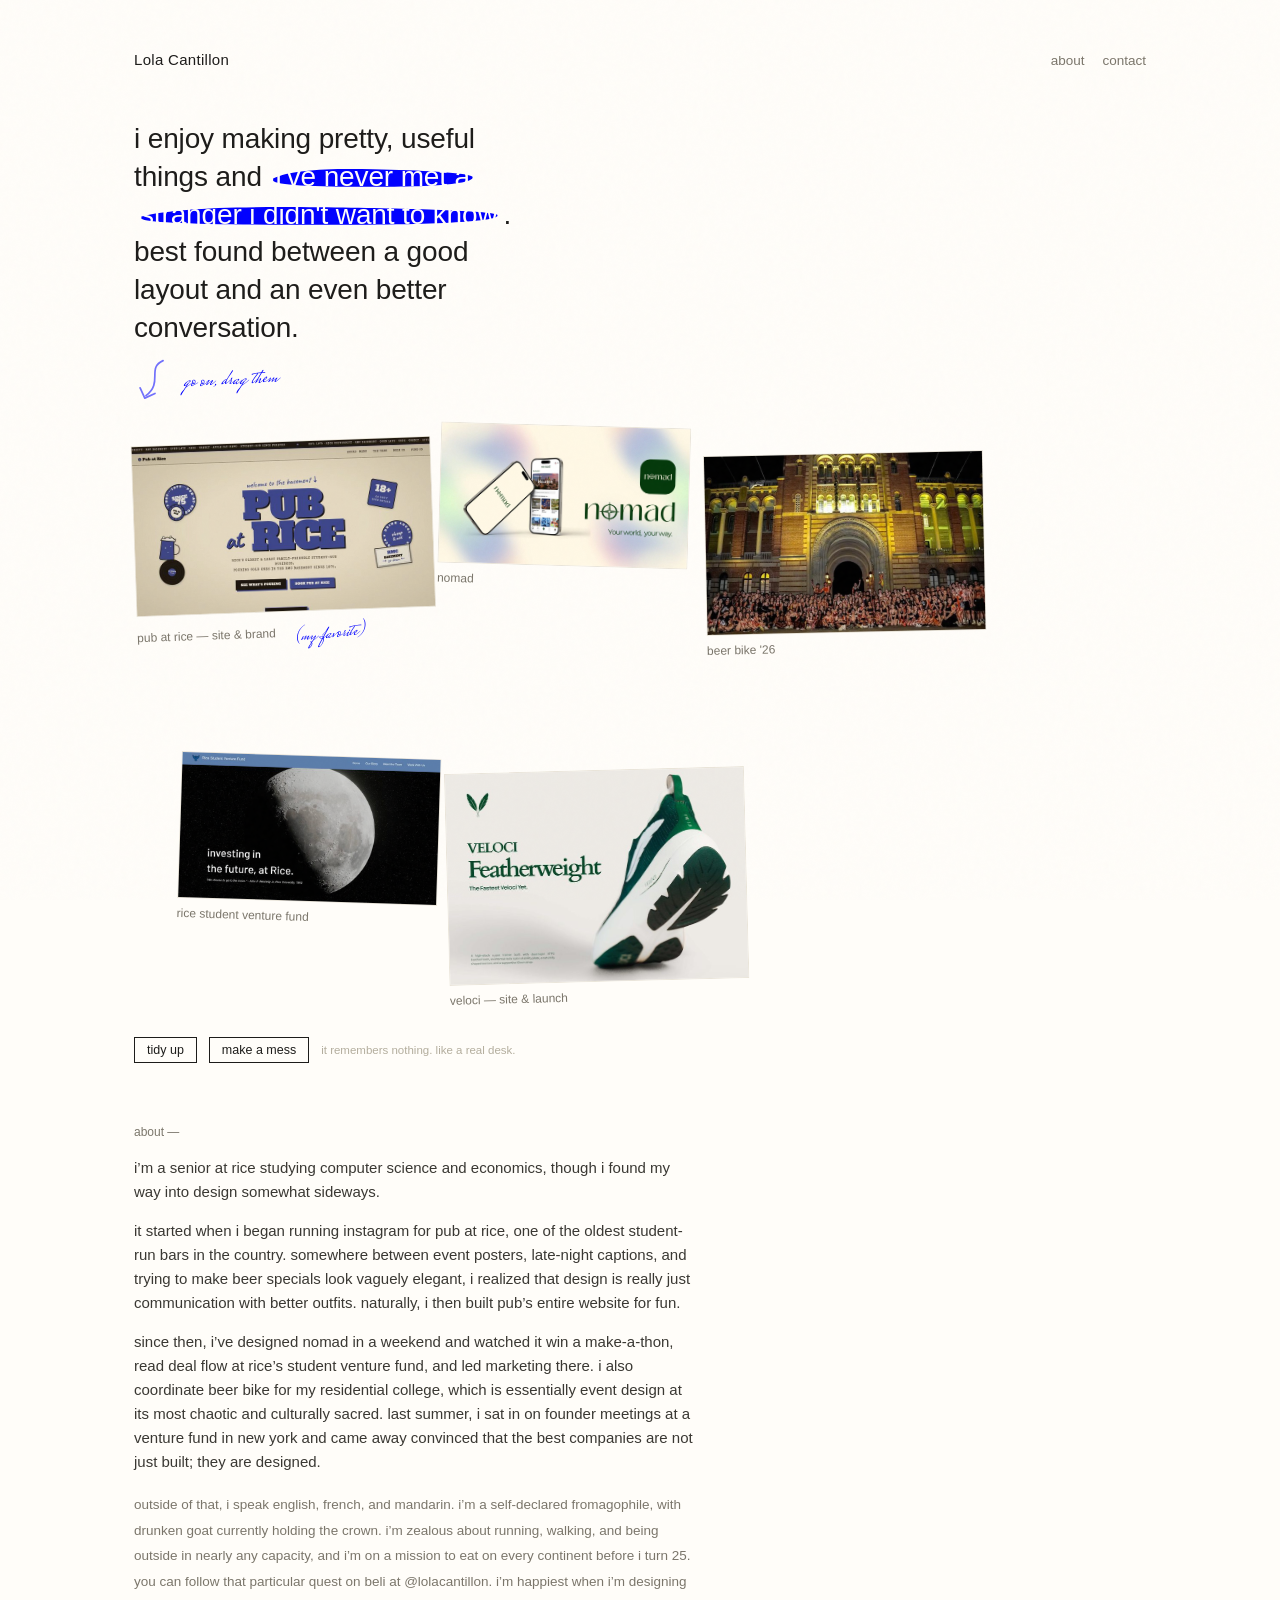
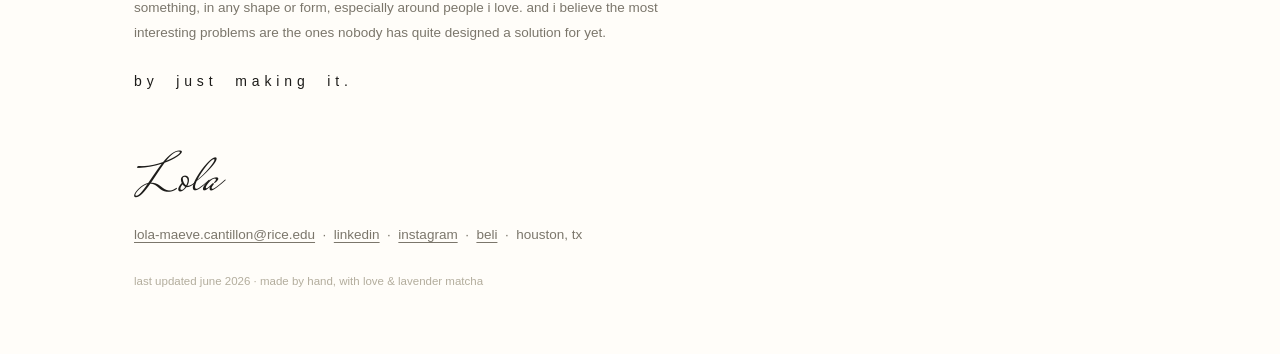
==== index.html @ ad1277f1 "Add files via upload" ====
<!DOCTYPE html>
<html lang="en">
<head>
<meta charset="UTF-8">
<meta name="viewport" content="width=device-width, initial-scale=1.0">
<title>lola cantillon</title>
<meta name="description" content="lola cantillon — i enjoy making pretty, useful things and i\'ve never met a stranger i didn\'t want to know.">
<meta property="og:title" content="lola cantillon">
<meta property="og:description" content="best found between a good layout and an even better conversation.">
<meta property="og:type" content="website">
<link rel="icon" href="data:image/svg+xml,%3Csvg xmlns='http://www.w3.org/2000/svg' viewBox='0 0 32 32'%3E%3Cpath d='M16 3 L18.5 12.5 L28 11 L20 17 L25 26 L16 20.5 L7 26 L12 17 L4 11 L13.5 12.5 Z' fill='%231d1c1a'/%3E%3C/svg%3E">
<link rel="preconnect" href="https://fonts.googleapis.com">
<link rel="preconnect" href="https://fonts.gstatic.com" crossorigin>
<link href="https://fonts.googleapis.com/css2?family=Mrs+Saint+Delafield&display=swap" rel="stylesheet">
<style>
*{margin:0;padding:0;box-sizing:border-box}
:root{
  --bg:#fffdf9;
  --ink:#1d1c1a;
  --grey:#7b766b;
  --blue:#0000FF;
  --hairline:#eae5da;
}
html{scroll-behavior:smooth}
body{
  background:var(--bg);
  color:var(--ink);
  font-family:'Helvetica Neue',Helvetica,Arial,sans-serif;
  font-size:15px;
  line-height:1.6;
  -webkit-font-smoothing:antialiased;
  text-rendering:optimizeLegibility;
}
::selection{background:var(--blue);color:var(--bg)}
a{color:var(--ink);text-decoration:underline;text-underline-offset:3px;text-decoration-thickness:1px}
a:hover{background:var(--blue);color:var(--bg);text-decoration:none}
a:focus-visible{outline:2px solid var(--blue);outline-offset:3px;background:none;color:var(--ink)}
img{display:block;width:100%}

.page{max-width:1060px;margin:0 auto;padding:48px 24px 64px}

/* header */
.top{display:flex;justify-content:space-between;align-items:baseline;margin-bottom:48px}
.top .name{font-size:15px;letter-spacing:.02em}
.top nav{display:flex;gap:18px;font-size:13.5px}
.top nav a{text-decoration:none;color:var(--grey)}
.top nav a:hover{color:var(--ink);background:none;text-decoration:underline;text-underline-offset:3px}

/* one-liner */
.statement{
  font-size:clamp(20px,2.8vw,28px);
  line-height:1.35;
  letter-spacing:-.005em;
  max-width:26ch;
  margin-bottom:10px;
}
.statement .hl{
  padding:0 6px;
  color:var(--bg);
  background-image:url("data:image/svg+xml,%3Csvg xmlns='http://www.w3.org/2000/svg' viewBox='0 0 300 60' preserveAspectRatio='none'%3E%3Cpath d='M6,34 C30,18 80,14 150,16 C220,18 282,22 294,30 C298,40 270,50 150,50 C60,50 10,46 6,38 Z' fill='%230000FF'/%3E%3C/svg%3E");
  background-size:100% 100%;
  background-repeat:no-repeat;
  box-decoration-break:clone;-webkit-box-decoration-break:clone;
}

/* hand-drawn arrow doodle + invitation note */
.invite{display:flex;align-items:flex-end;gap:10px;margin:0 0 18px}
.doodle{display:block;width:40px;height:50px;color:var(--blue);opacity:.55;transform:rotate(8deg)}
.dragnote{font-family:'Mrs Saint Delafield',cursive;font-size:22px;color:var(--blue);display:inline-block;transform:rotate(-3deg);margin-bottom:8px}

/* handwritten margin note on a tile */
.note{font-family:'Mrs Saint Delafield',cursive;font-size:20px;color:var(--blue);margin-left:6px;display:inline-block;transform:rotate(-4deg) translateY(2px)}

/* the pinboard */
.board{position:relative;margin:0 0 6px}
.tile{
  display:block;text-decoration:none;
  break-inside:avoid;
}
.tile:hover{background:none;color:var(--ink)}
.tile figure{margin:0}
.tile img{border:1px solid var(--hairline);transition:border-color .2s;background:#efece3}
.tile:hover img{border-color:var(--blue)}
.tile figcaption{font-size:12px;color:var(--grey);margin-top:6px;transition:color .2s}
.tile .arr{color:var(--blue);opacity:0;margin-left:2px;transition:opacity .2s}
.tile:hover figcaption{color:var(--ink)}
.tile:hover .arr{opacity:1}
.ph{
  border:1px dashed #d4cebf;
  display:flex;align-items:center;justify-content:center;
  color:#b9b3a2;font-size:12.5px;
  min-height:110px;
  background:#fbf9f3;
}

/* tiles float free at every width */
.board .tile{position:absolute;cursor:grab;user-select:none;-webkit-user-select:none;touch-action:pan-y}
.board .tile:active{cursor:grabbing}
.board .tile img{pointer-events:none}

/* controls under the board */
.controls{display:flex;gap:12px;align-items:center;margin:0 0 30px;position:relative;z-index:5000}
.controls button{
  font-family:inherit;font-size:12.5px;color:var(--ink);
  background:transparent;border:1px solid var(--ink);
  padding:5px 12px;cursor:pointer;
}
.controls button:hover{border-color:var(--blue);color:var(--blue)}
.controls button:focus-visible{outline:2px solid var(--blue);outline-offset:2px}
.controls .hint{font-size:11.5px;color:#b3ad9d}

/* whisper-quiet entrance */
@media (prefers-reduced-motion:no-preference){
  .board>*{animation:in .5s ease backwards}
  .board>*:nth-child(1){animation-delay:.02s}
  .board>*:nth-child(2){animation-delay:.06s}
  .board>*:nth-child(3){animation-delay:.10s}
  .board>*:nth-child(4){animation-delay:.14s}
  .board>*:nth-child(5){animation-delay:.18s}
  .board>*:nth-child(6){animation-delay:.22s}
  .board>*:nth-child(7){animation-delay:.26s}
  @keyframes in{from{opacity:0}to{opacity:1}}
}

/* about */
.about{max-width:560px;margin:60px 0 0}
.about .lab{font-size:12px;color:var(--grey);margin-bottom:14px}
.about p{margin-bottom:1em;color:#3a3833}
.about .etc{font-size:13.5px;color:var(--grey);margin-top:18px;line-height:1.9}
.about .kicker{letter-spacing:.35em;margin-top:24px;font-size:14px;color:var(--ink)}

/* signature + contact */
.outro{margin-top:64px}
.sig{font-family:'Mrs Saint Delafield',cursive;font-size:54px;line-height:1;transform:rotate(-3deg);display:inline-block}
.contact{margin-top:14px;font-size:13.5px;color:var(--grey)}
.contact a{color:var(--grey)}
.contact a:hover{color:var(--bg)}
.updated{margin-top:26px;font-size:11.5px;color:#b3ad9d}

/* small screens: same toys, tighter spacing */
@media(max-width:760px){
  .page{padding:32px 18px 52px}
  .top{margin-bottom:34px}
  .statement{margin-bottom:6px}
  .about{margin-top:48px}
  .outro{margin-top:48px}
}
</style>
</head>
<body>
<div aria-hidden="true" style="position:fixed;inset:0;z-index:9990;pointer-events:none;opacity:.02;background-image:url(&quot;data:image/svg+xml,%3Csvg viewBox='0 0 180 180' xmlns='http://www.w3.org/2000/svg'%3E%3Cfilter id='n'%3E%3CfeTurbulence type='fractalNoise' baseFrequency='0.85' numOctaves='3'/%3E%3C/filter%3E%3Crect width='100%25' height='100%25' filter='url(%23n)'/%3E%3C/svg%3E&quot;)"></div>

<div class="page">

  <div class="top">
    <span class="name">Lola Cantillon</span>
    <nav>
      <a href="#about">about</a>
      <a href="mailto:lola-maeve.cantillon@rice.edu">contact</a>
    </nav>
  </div>

  <p class="statement">i enjoy making pretty, useful things and <span class="hl">i've never met a stranger i didn't want to know</span>. best found between a good layout and an even better conversation.</p>

  <div class="invite">
    <svg class="doodle" viewBox="0 0 46 58" fill="none" aria-hidden="true"><path d="M30 3 C 12 14, 34 28, 16 46" stroke="currentColor" stroke-width="2" stroke-linecap="round"/><path d="M8 38 L15 49 L26 42" stroke="currentColor" stroke-width="2" stroke-linecap="round" stroke-linejoin="round" fill="none"/></svg>
    <span class="dragnote" aria-hidden="true">go on, drag them</span>
  </div>

  <!-- the board: each tile is a normal <a>. swap an img + caption, or copy a tile to add a project. -->
  <!-- data-w = tile width on desktop · data-fx = horizontal spot (0..1) · data-fy = vertical spot in px · data-r = resting tilt -->
  <div class="board" id="board">
    <a class="tile" href="projects/pub-at-rice.html" data-w="300" data-fx="0.00" data-fy="16" data-r="-2">
      <figure><img src="[data-uri]" alt="Pub at Rice website" loading="lazy">
      <figcaption>pub at rice — site &amp; brand<span class="arr">↗</span><span class="note">(my favorite)</span></figcaption></figure>
    </a>
    <a class="tile" href="projects/nomad.html" data-w="250" data-fx="0.40" data-fy="0" data-r="1.6">
      <figure><img src="[data-uri]" alt="nomad travel app — brand banner" loading="lazy">
      <figcaption>nomad<span class="arr">↗</span></figcaption></figure>
    </a>
    <a class="tile" href="projects/beer-bike-26.html" data-w="280" data-fx="0.78" data-fy="28" data-r="-1.2">
      <figure><img src="[data-uri]" alt="Beer Bike at Sid Richardson" loading="lazy">
      <figcaption>beer bike '26<span class="arr">↗</span></figcaption></figure>
    </a>
    <a class="tile" href="projects/rice-student-venture-fund.html" data-w="260" data-fx="0.06" data-fy="330" data-r="1.8">
      <figure><img src="[data-uri]" alt="Rice Student Venture Fund site" loading="lazy">
      <figcaption>rice student venture fund<span class="arr">↗</span></figcaption></figure>
    </a>
    <a class="tile" href="projects/veloci.html" data-w="300" data-fx="0.44" data-fy="345" data-r="-1.5">
      <figure><img src="[data-uri]" alt="Veloci Featherweight launch key art" loading="lazy">
      <figcaption>veloci — site &amp; launch<span class="arr">↗</span></figcaption></figure>
    </a>
    <!-- hidden per request (kept, not deleted)
    <a class="tile" href="projects/rice-program-council.html" data-w="250" data-fx="0.46" data-fy="350" data-r="-1.5">
      <figure><img src="[data-uri]" alt="Rice Program Council site" loading="lazy">
      <figcaption>rice program council<span class="arr">↗</span></figcaption></figure>
    </a>
    -->
    <!-- placeholders: swap these for real projects when ready -->
    <!-- <div class="tile" data-w="170" data-fx="0.86" data-fy="340" data-r="1.4"><div class="ph">next project</div></div> -->
    <!-- <div class="tile" data-w="170" data-fx="0.97" data-fy="140" data-r="-2"><div class="ph">and here</div></div> -->
  </div>

  <div class="controls" aria-hidden="false">
    <button id="tidy" type="button">tidy up</button>
    <button id="mess" type="button">make a mess</button>
    <span class="hint">it remembers nothing. like a real desk.</span>
  </div>

  <div class="about" id="about">
    <div class="lab">about —</div>
      <div class="about-text">
        <p>i’m a senior at rice studying computer science and economics, though i found my way into design somewhat sideways.</p>

        <p>it started when i began running instagram for pub at rice, one of the oldest student-run bars in the country. somewhere between event posters, late-night captions, and trying to make beer specials look vaguely elegant, i realized that design is really just communication with better outfits. naturally, i then built pub’s entire website for fun.</p>

        <p>since then, i’ve designed nomad in a weekend and watched it win a make-a-thon, read deal flow at rice’s student venture fund, and led marketing there. i also coordinate beer bike for my residential college, which is essentially event design at its most chaotic and culturally sacred. last summer, i sat in on founder meetings at a venture fund in new york and came away convinced that the best companies are not just built; they are designed.</p>
      </div>
    <div class="etc">
      outside of that, i speak english, french, and mandarin. i’m a self-declared fromagophile, with drunken goat currently holding the crown. i’m zealous about running, walking, and being outside in nearly any capacity, and i’m on a mission to eat on every continent before i turn 25. you can follow that particular quest on beli at @lolacantillon.

i’m happiest when i’m designing something, in any shape or form, especially around people i love. and i believe the most interesting problems are the ones nobody has quite designed a solution for yet.
    </div>
    <p class="kicker">by&nbsp; just&nbsp; making&nbsp; it.</p>
  </div>

  <div class="outro">
    <span class="sig">Lola</span>
    <div class="contact">
      <a href="mailto:lola-maeve.cantillon@rice.edu">lola-maeve.cantillon@rice.edu</a>
      &nbsp;·&nbsp; <a href="http://www.linkedin.com/in/lola-cantillon" target="_blank" rel="noopener">linkedin</a>
      &nbsp;·&nbsp; <a href="https://www.instagram.com/lolacantillon/" target="_blank" rel="noopener">instagram</a>
      &nbsp;·&nbsp; <a href="https://beliapp.co/app/lolacantillon" target="_blank" rel="noopener">beli</a>
      &nbsp;·&nbsp; houston, tx
    </div>
    <div class="updated">last updated june 2026 · made by hand, with love &amp; lavender matcha</div>
  </div>

</div>

<script>
(function(){
  var board = document.getElementById('board');
  var tiles = Array.prototype.slice.call(board.querySelectorAll('.tile'));
  var z = 10, inited = false, lockedH = 0;

  function place(t,x,y,r){ t.style.left=x+'px'; t.style.top=y+'px'; t.style.transform='rotate('+r+'deg)'; }
  function smooth(t){ t.style.transition='left .35s ease,top .35s ease,transform .35s ease'; setTimeout(function(){ t.style.transition=''; },380); }

  function tileW(t){ return Math.min(parseFloat(t.dataset.w), Math.max(120, board.offsetWidth - 12)); }

  function homePos(t){
    var w = t.offsetWidth || tileW(t);
    var x = Math.max(0, parseFloat(t.dataset.fx) * Math.max(0, board.offsetWidth - w));
    return {x:x, y:parseFloat(t.dataset.fy), r:parseFloat(t.dataset.r)};
  }

  function homeHeight(){
    var max = 0;
    tiles.forEach(function(t){
      var b = parseFloat(t.dataset.fy) + t.offsetHeight;
      if(b > max) max = b;
    });
    return max + 24;
  }
  function gridHeight(){
    var x=0, y=8, rowH=0, gap=16, max=0;
    tiles.forEach(function(t){
      var w=t.offsetWidth, h=t.offsetHeight;
      if(x+w > board.offsetWidth){ x=0; y+=rowH+gap; rowH=0; }
      if(y+h > max) max = y+h;
      x+=w+gap; if(h>rowH) rowH=h;
    });
    return max + 8;
  }
  function lockHeight(){
    lockedH = Math.round(Math.max(homeHeight(), gridHeight()));
    board.style.height = lockedH + 'px';
  }

  function goHome(animate){
    tiles.forEach(function(t){
      t.style.width = tileW(t) + 'px';
      var p = homePos(t);
      if(animate) smooth(t);
      place(t, p.x, p.y, p.r);
      t._moved = false;
    });
  }

  function init(){
    if(inited) return;
    inited = true;
    goHome(false);
    lockHeight();

    tiles.forEach(function(t){
      t.addEventListener('pointerdown', function(e){
        t.setPointerCapture(e.pointerId);
        z++; t.style.zIndex = z;
        var sx=e.clientX, sy=e.clientY;
        var ox=parseFloat(t.style.left)||0, oy=parseFloat(t.style.top)||0;
        t._dragged = false;
        function mv(ev){
          var dx=ev.clientX-sx, dy=ev.clientY-sy;
          if(Math.abs(dx)>6 || Math.abs(dy)>6) t._dragged = true;
          if(t._dragged){ place(t, ox+dx, oy+dy, parseFloat(t.dataset.r)); t._moved = true; }
        }
        function up(){
          t.removeEventListener('pointermove', mv);
          t.removeEventListener('pointerup', up);
        }
        t.addEventListener('pointermove', mv);
        t.addEventListener('pointerup', up);
      });
      t.addEventListener('click', function(e){
        if(t._dragged){ e.preventDefault(); t._dragged = false; }
      });
      t.addEventListener('dragstart', function(e){ e.preventDefault(); });
    });

    document.getElementById('tidy').addEventListener('click', function(){
      var x=0, y=8, rowH=0, gap=16;
      tiles.forEach(function(t){
        var w=t.offsetWidth, h=t.offsetHeight;
        if(x+w > board.offsetWidth){ x=0; y+=rowH+gap; rowH=0; }
        smooth(t); place(t, x, y, 0);
        x+=w+gap; if(h>rowH) rowH=h;
        t._moved = true;
      });
    });

    document.getElementById('mess').addEventListener('click', function(){
      var bw = board.offsetWidth, bh = lockedH || board.offsetHeight;
      tiles.forEach(function(t){
        var maxX = Math.max(0, bw - t.offsetWidth);
        var maxY = Math.max(0, bh - t.offsetHeight - 8);
        var x = Math.random()*maxX;
        var y = Math.random()*maxY;
        var r = (Math.random()*10 - 5).toFixed(1);
        z++; t.style.zIndex = z;
        smooth(t); place(t, Math.round(x), Math.round(y), r);
        t._moved = true;
      });
    });

    function relock(){
      var moved = tiles.some(function(t){ return t._moved; });
      if(!moved) goHome(false);
      lockHeight();
    }
    window.addEventListener('resize', relock);
    tiles.forEach(function(t){
      var im = t.querySelector('img');
      if(im && !im.complete) im.addEventListener('load', relock);
    });
    window.addEventListener('load', relock);
  }

  init();
})();
</script>

</body>
</html>
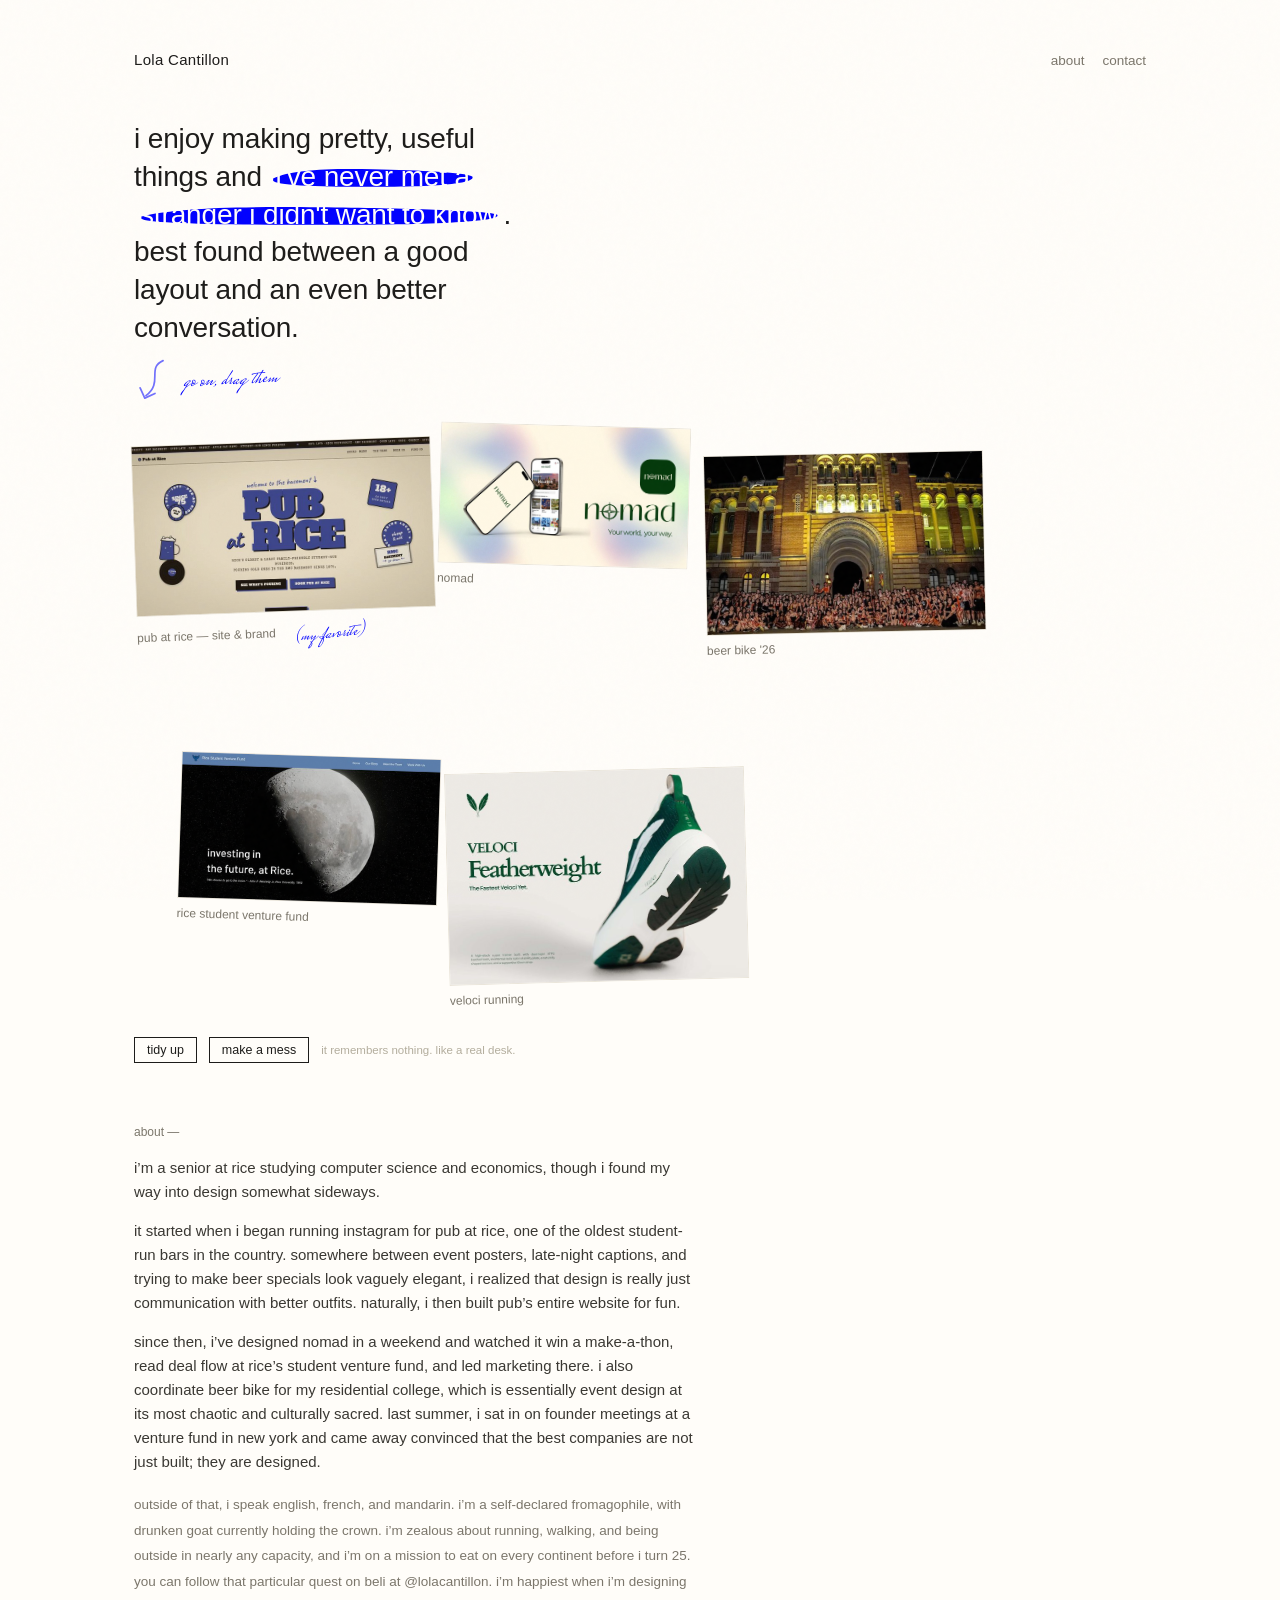
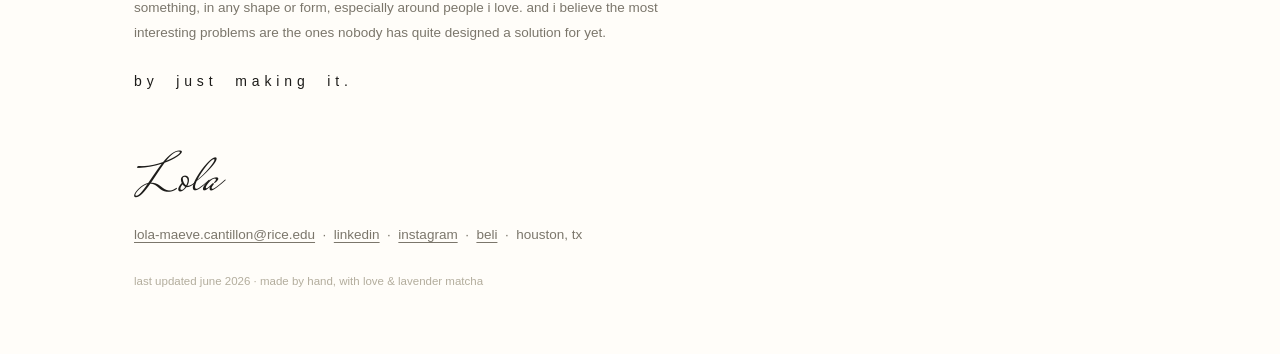
==== commit e6a0c49b: "Update index.html" ====
--- a/index.html
+++ b/index.html
@@ -188,7 +188,7 @@
     </a>
     <a class="tile" href="projects/veloci.html" data-w="300" data-fx="0.44" data-fy="345" data-r="-1.5">
       <figure><img src="[data-uri]" alt="Veloci Featherweight launch key art" loading="lazy">
-      <figcaption>veloci — site &amp; launch<span class="arr">↗</span></figcaption></figure>
+      <figcaption>veloci running</figcaption></figure>
     </a>
     <!-- hidden per request (kept, not deleted)
     <a class="tile" href="projects/rice-program-council.html" data-w="250" data-fx="0.46" data-fy="350" data-r="-1.5">
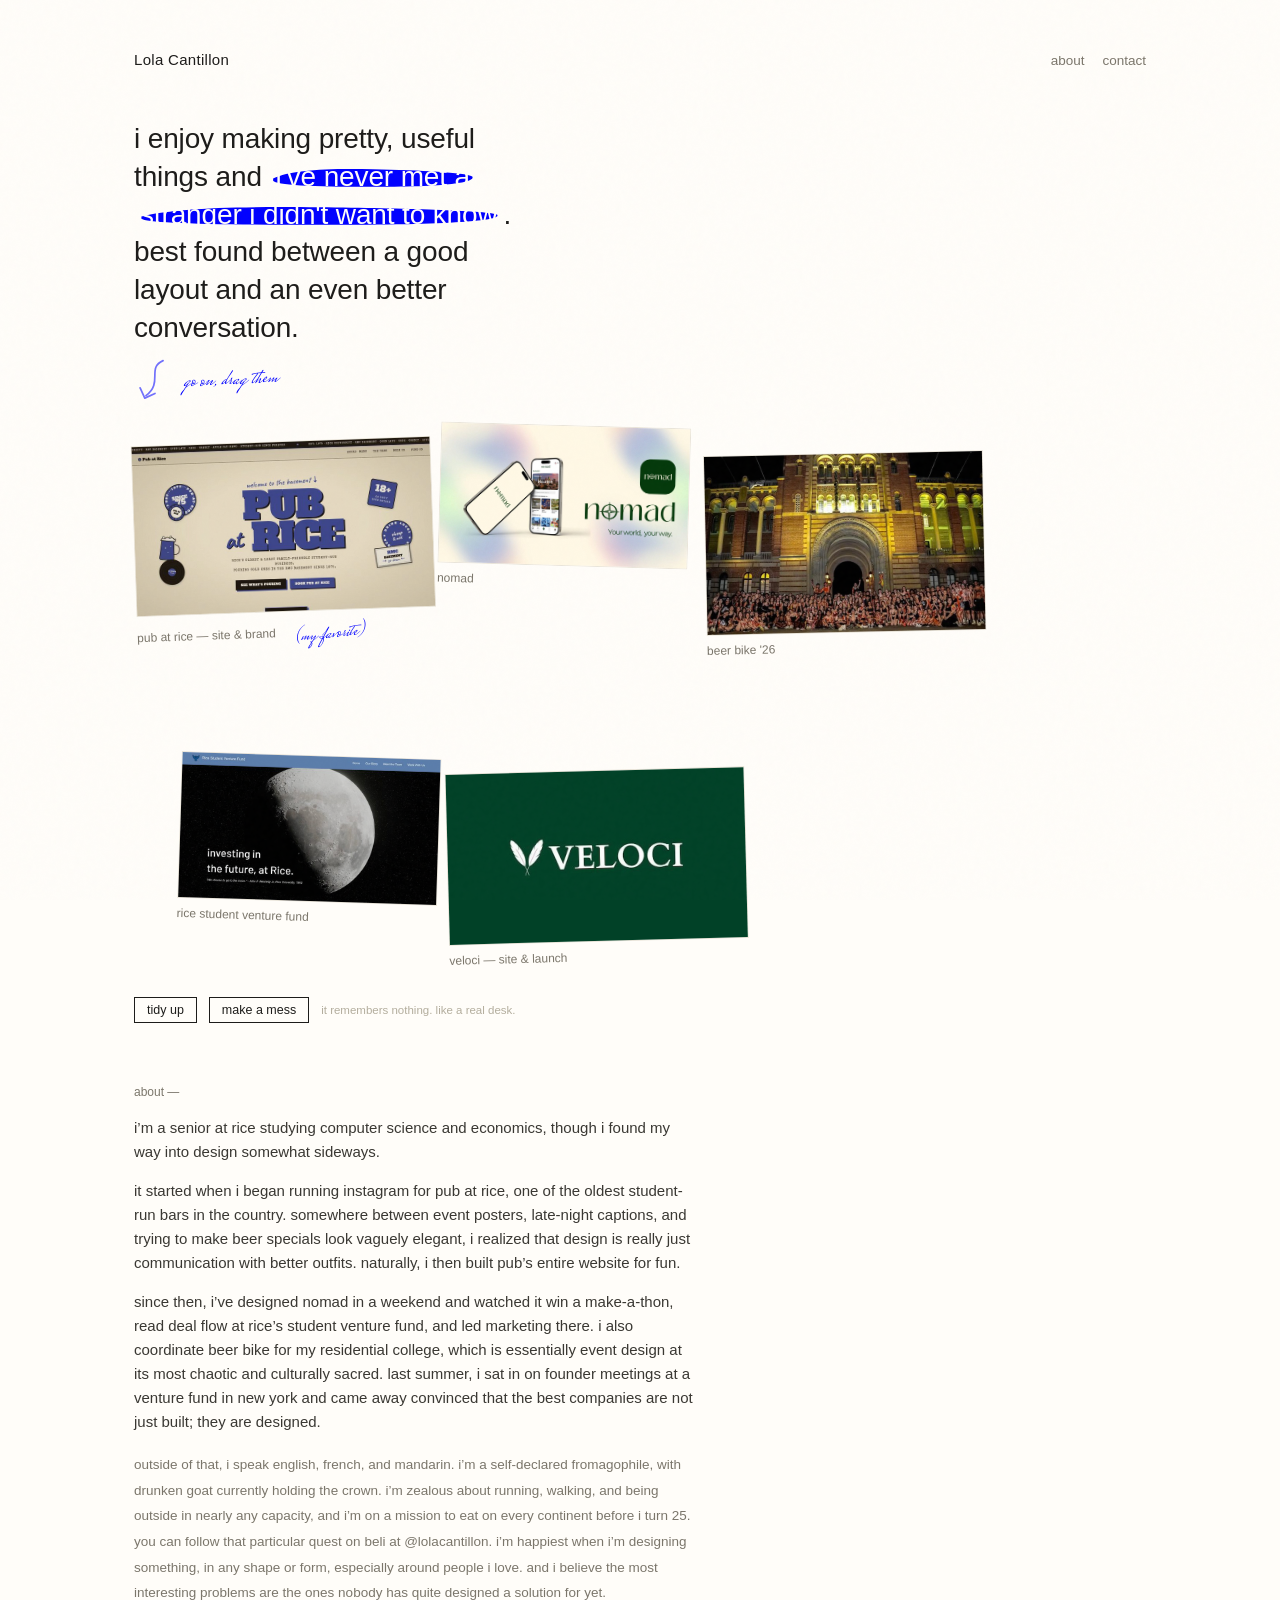
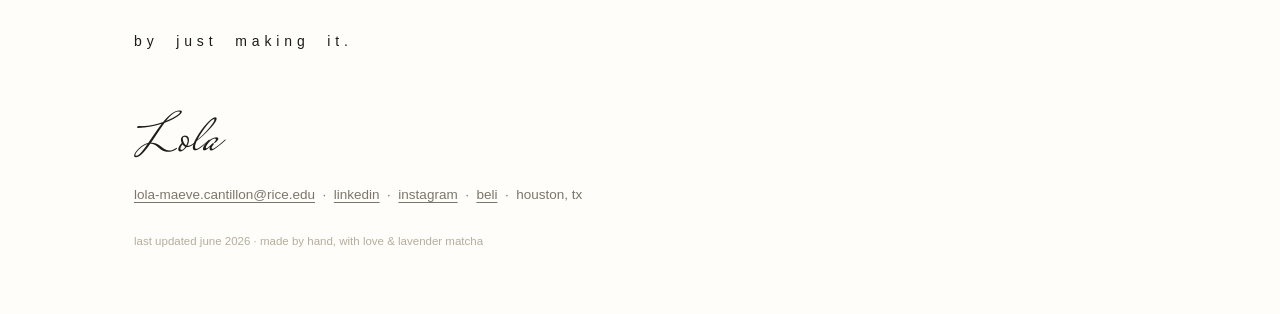
==== commit 5a443ebe: "Add files via upload" ====
--- a/index.html
+++ b/index.html
@@ -187,8 +187,8 @@
       <figcaption>rice student venture fund<span class="arr">↗</span></figcaption></figure>
     </a>
     <a class="tile" href="projects/veloci.html" data-w="300" data-fx="0.44" data-fy="345" data-r="-1.5">
-      <figure><img src="[data-uri]" alt="Veloci Featherweight launch key art" loading="lazy">
-      <figcaption>veloci running</figcaption></figure>
+      <figure><img src="[data-uri]" alt="Veloci logo" loading="lazy">
+      <figcaption>veloci — site &amp; launch<span class="arr">↗</span></figcaption></figure>
     </a>
     <!-- hidden per request (kept, not deleted)
     <a class="tile" href="projects/rice-program-council.html" data-w="250" data-fx="0.46" data-fy="350" data-r="-1.5">
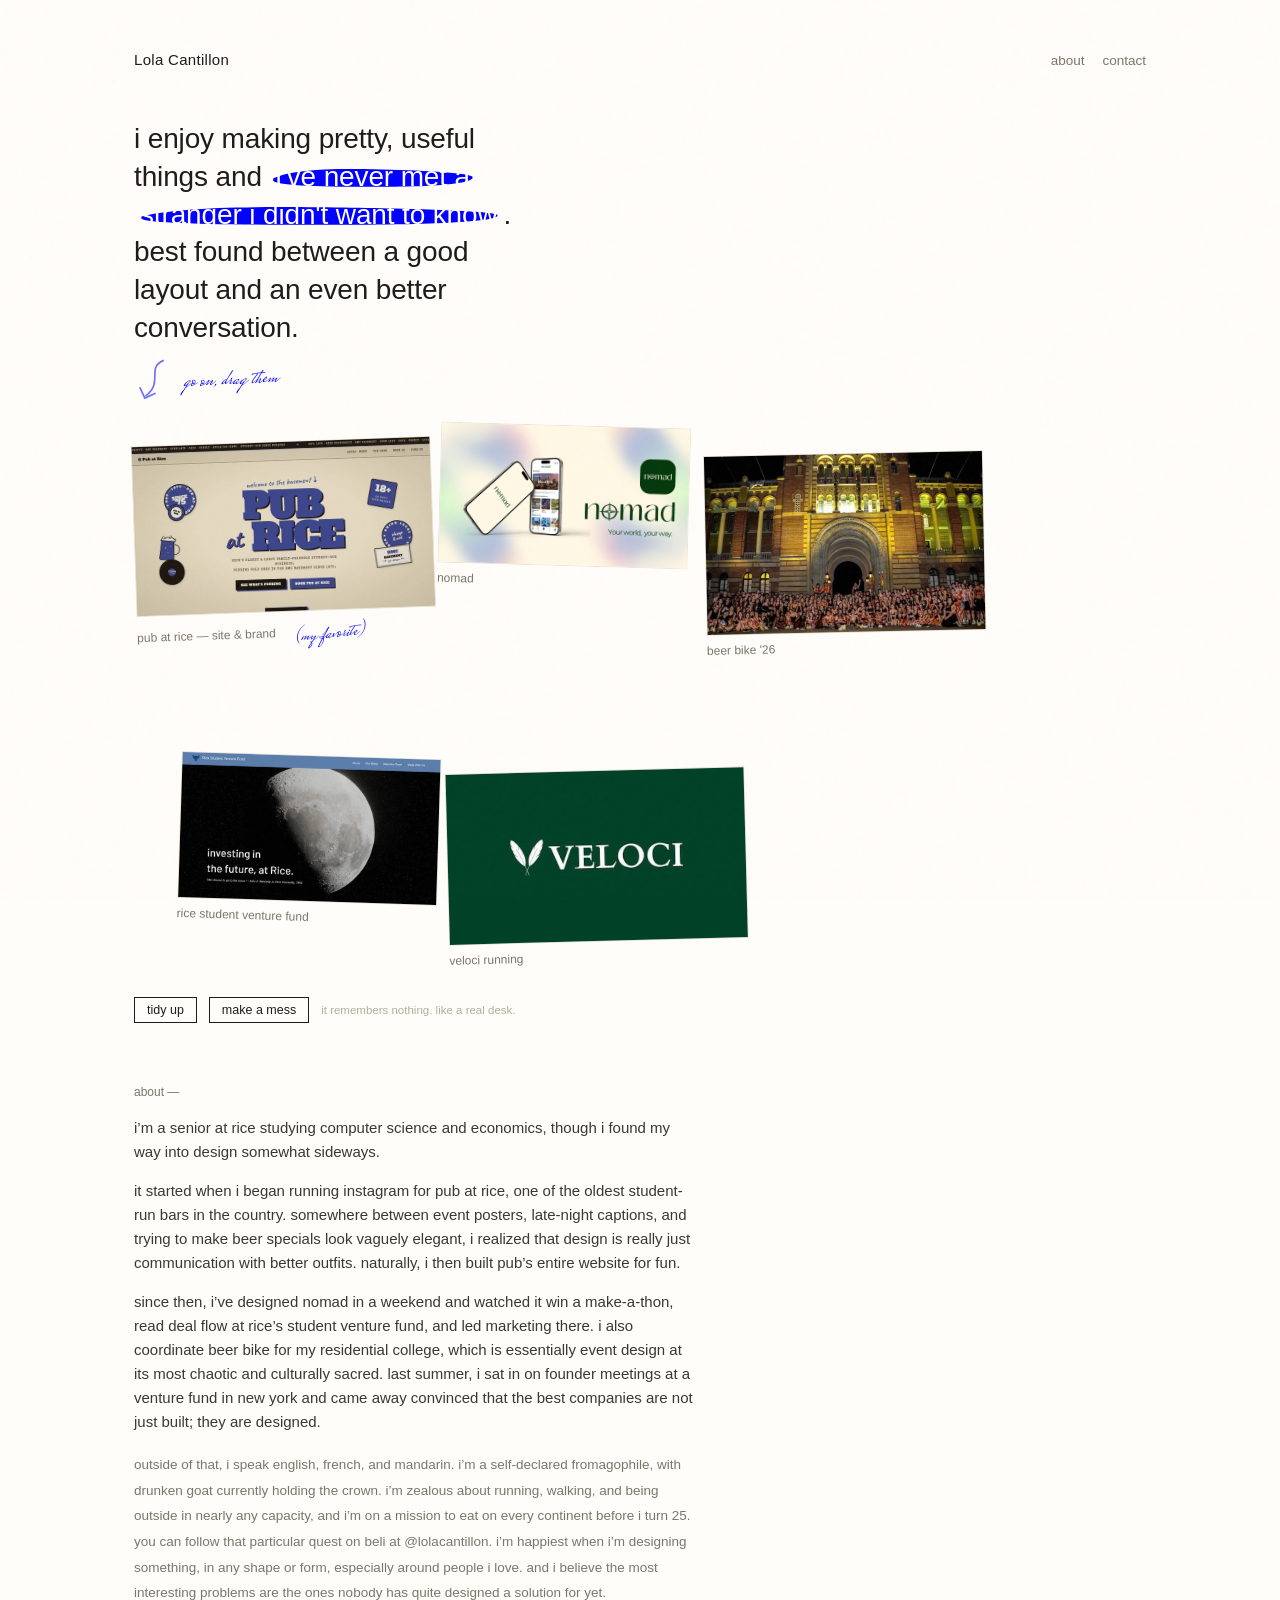
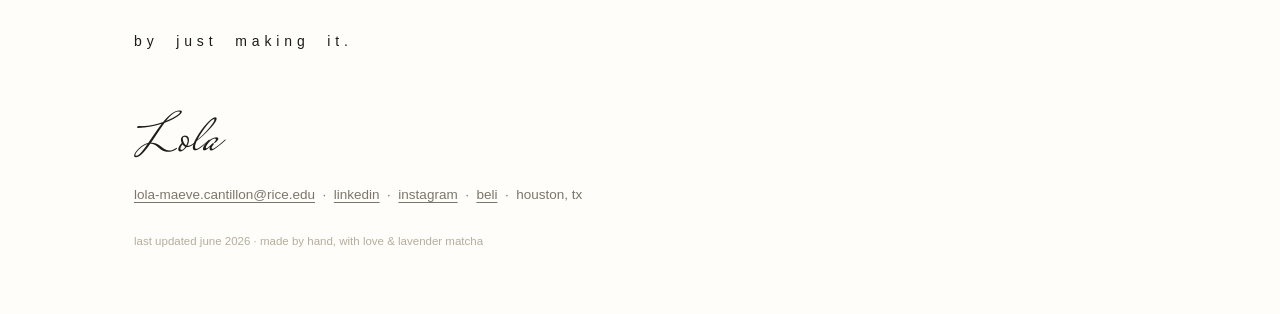
==== commit 08150c13: "Update index.html" ====
--- a/index.html
+++ b/index.html
@@ -188,7 +188,7 @@
     </a>
     <a class="tile" href="projects/veloci.html" data-w="300" data-fx="0.44" data-fy="345" data-r="-1.5">
       <figure><img src="[data-uri]" alt="Veloci logo" loading="lazy">
-      <figcaption>veloci — site &amp; launch<span class="arr">↗</span></figcaption></figure>
+      <figcaption>veloci running</figcaption></figure>
     </a>
     <!-- hidden per request (kept, not deleted)
     <a class="tile" href="projects/rice-program-council.html" data-w="250" data-fx="0.46" data-fy="350" data-r="-1.5">
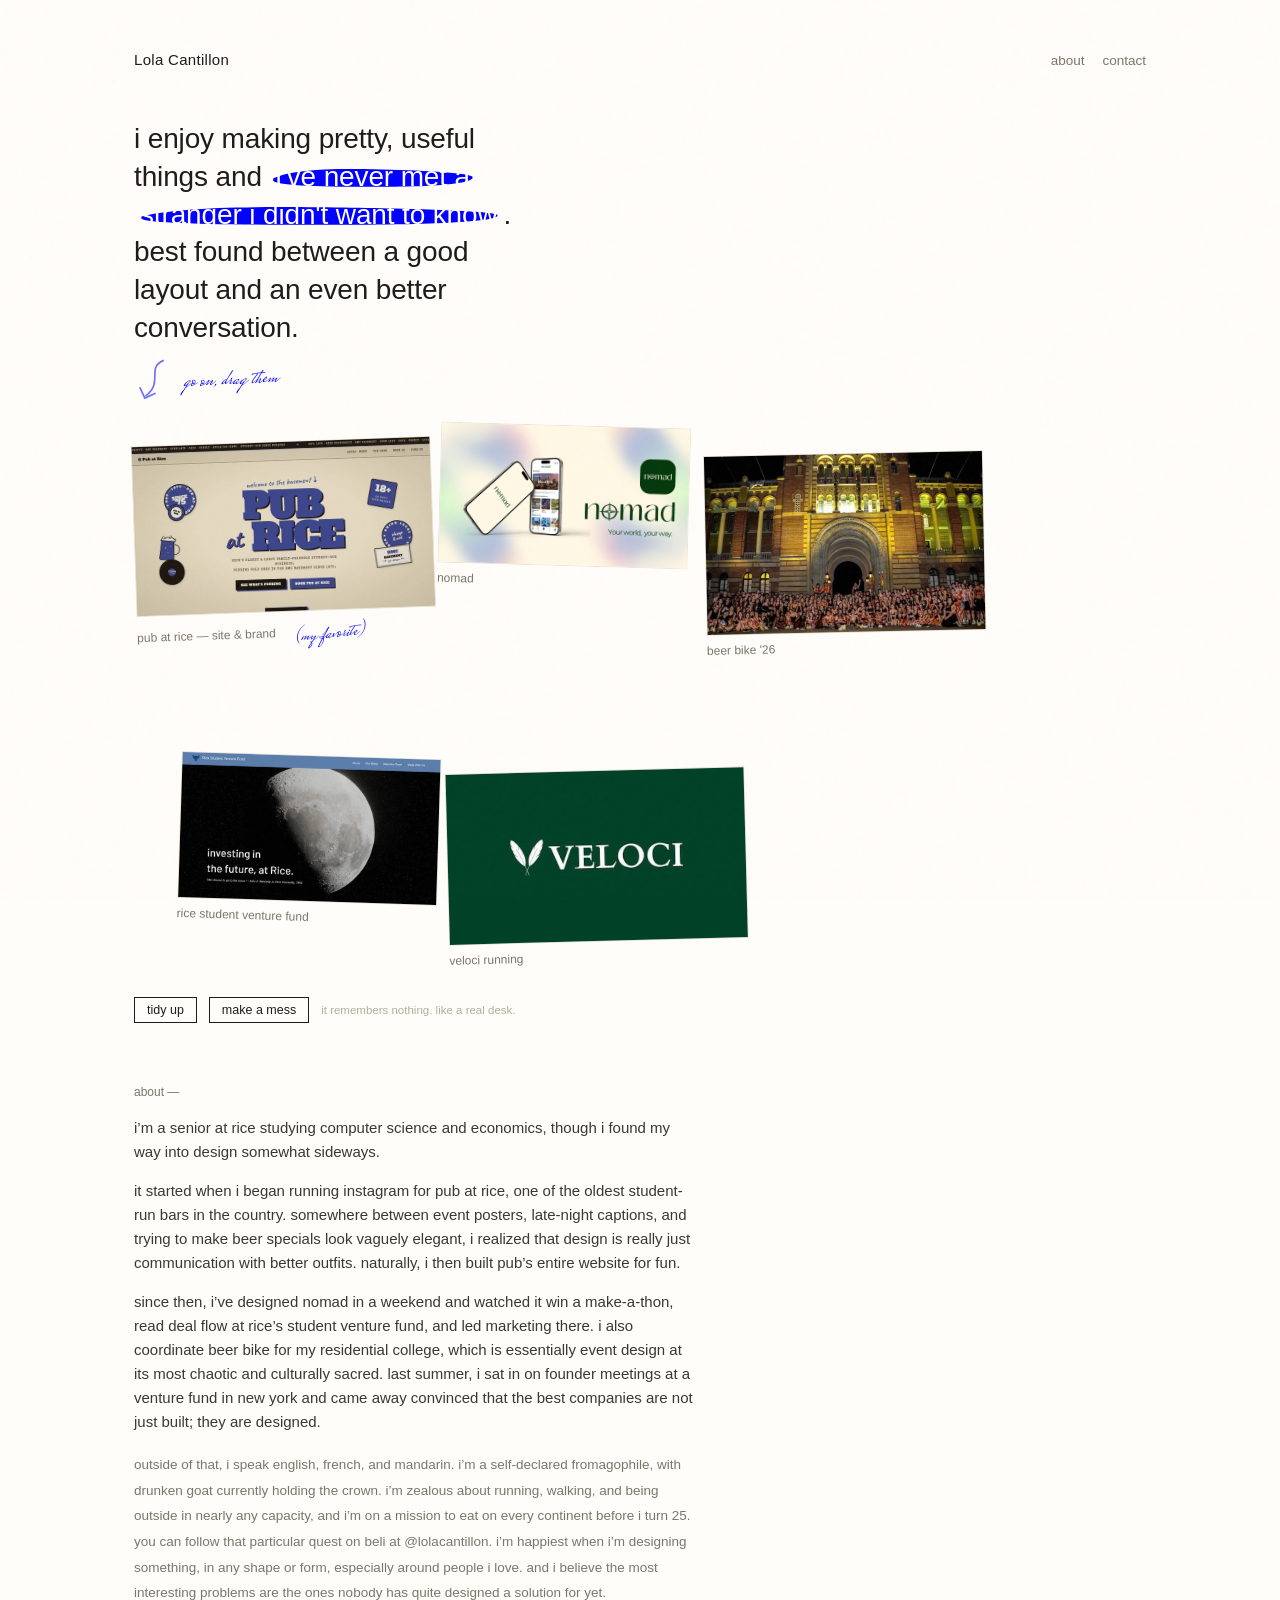
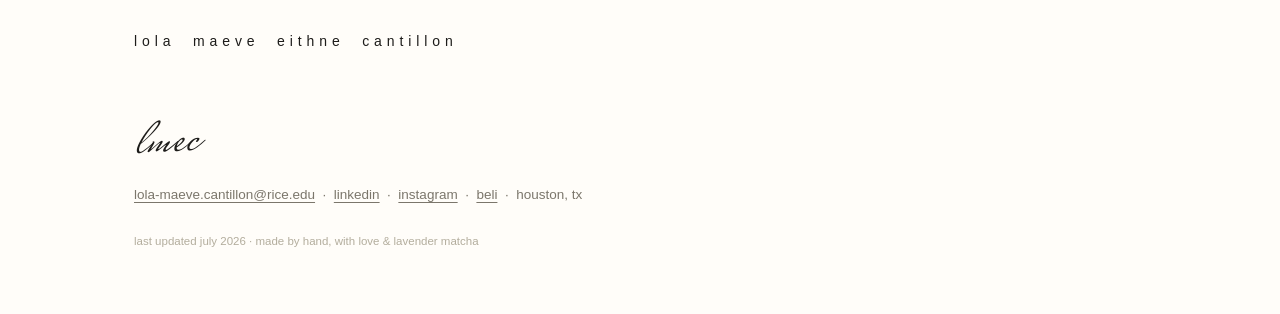
==== commit 2f73932e: "Update index.html" ====
--- a/index.html
+++ b/index.html
@@ -221,11 +221,11 @@
 
 i’m happiest when i’m designing something, in any shape or form, especially around people i love. and i believe the most interesting problems are the ones nobody has quite designed a solution for yet.
     </div>
-    <p class="kicker">by&nbsp; just&nbsp; making&nbsp; it.</p>
+    <p class="kicker">lola&nbsp; maeve&nbsp; eithne&nbsp; cantillon</p>
   </div>
 
   <div class="outro">
-    <span class="sig">Lola</span>
+    <span class="sig">lmec</span>
     <div class="contact">
       <a href="mailto:lola-maeve.cantillon@rice.edu">lola-maeve.cantillon@rice.edu</a>
       &nbsp;·&nbsp; <a href="http://www.linkedin.com/in/lola-cantillon" target="_blank" rel="noopener">linkedin</a>
@@ -233,7 +233,7 @@
       &nbsp;·&nbsp; <a href="https://beliapp.co/app/lolacantillon" target="_blank" rel="noopener">beli</a>
       &nbsp;·&nbsp; houston, tx
     </div>
-    <div class="updated">last updated june 2026 · made by hand, with love &amp; lavender matcha</div>
+    <div class="updated">last updated july 2026 · made by hand, with love &amp; lavender matcha</div>
   </div>
 
 </div>
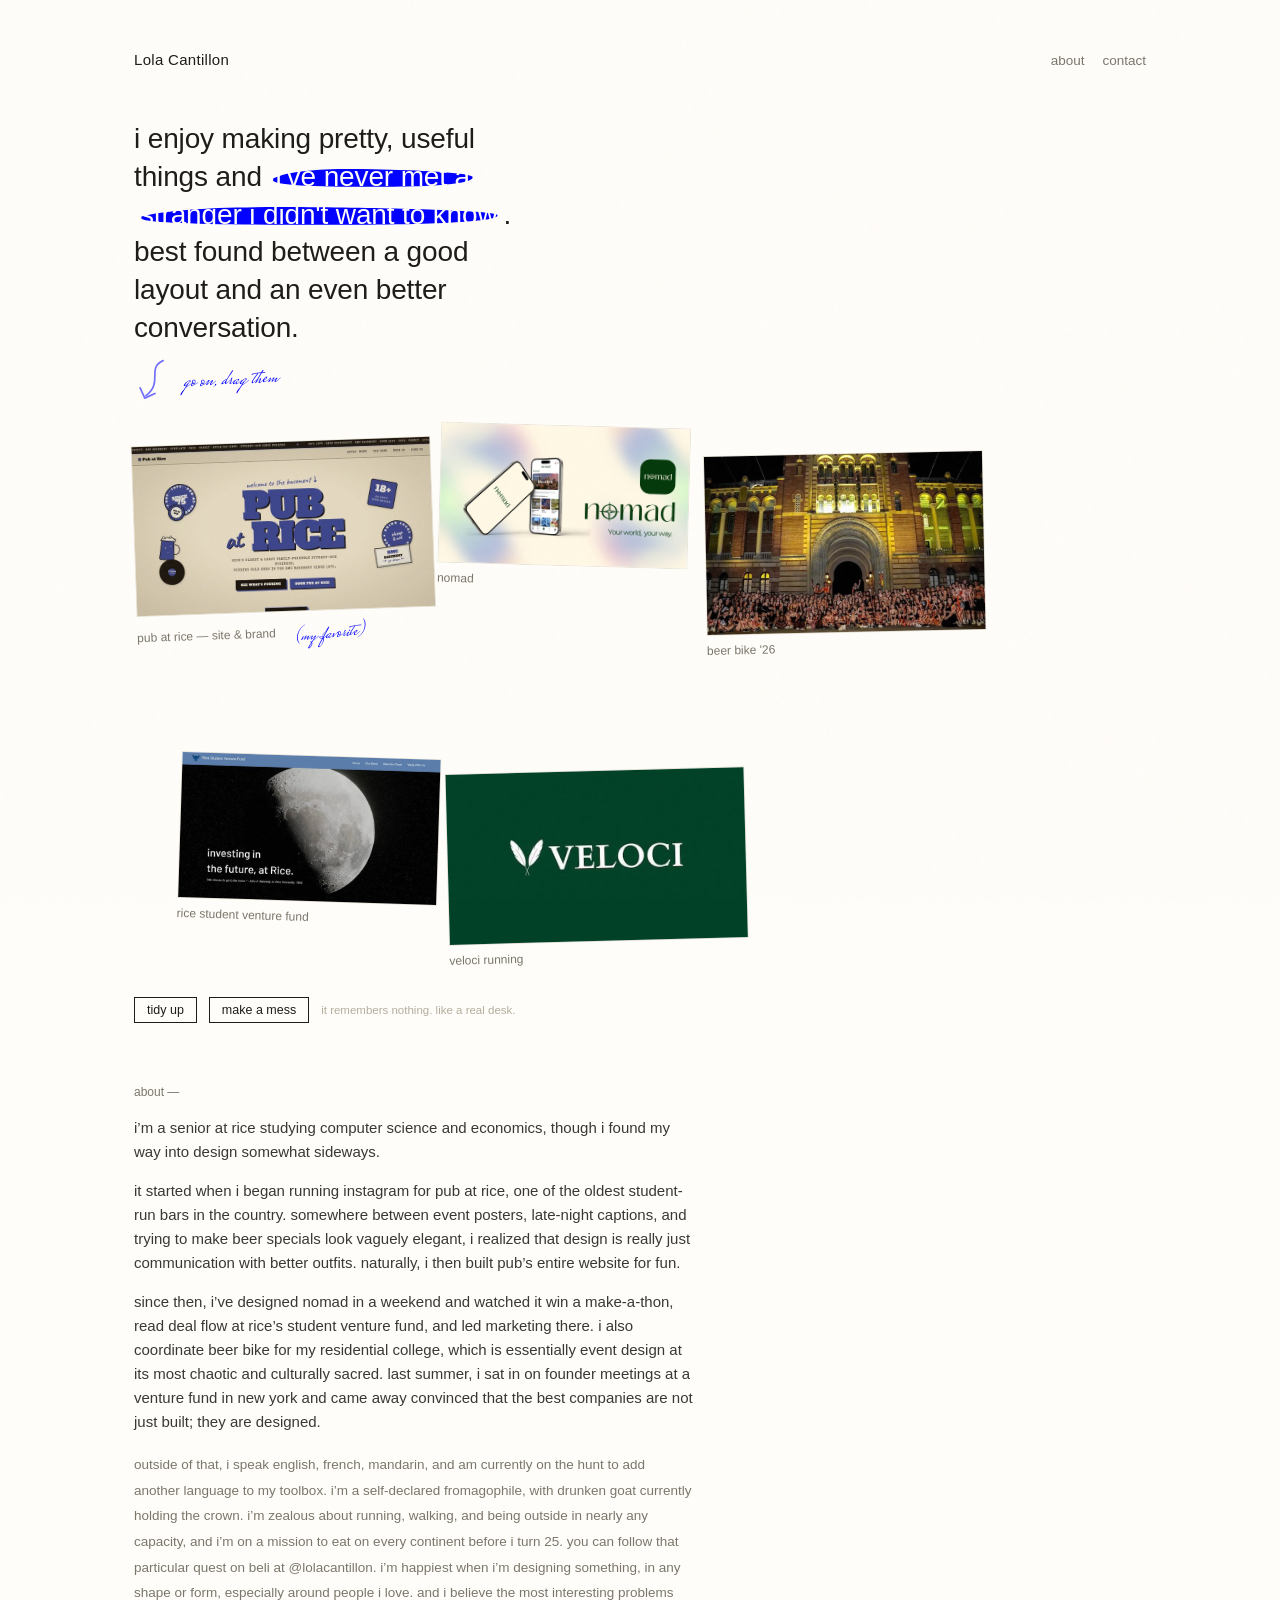
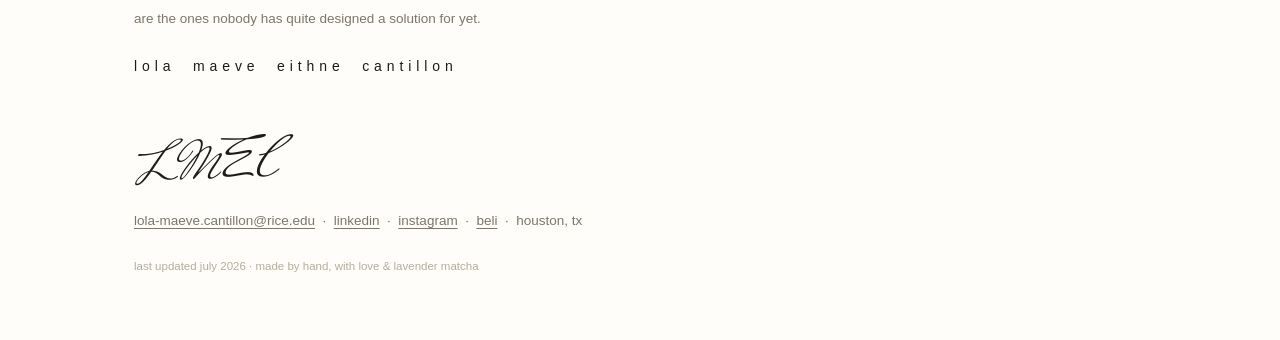
==== commit a26afacf: "Update index.html" ====
--- a/index.html
+++ b/index.html
@@ -217,7 +217,7 @@
         <p>since then, i’ve designed nomad in a weekend and watched it win a make-a-thon, read deal flow at rice’s student venture fund, and led marketing there. i also coordinate beer bike for my residential college, which is essentially event design at its most chaotic and culturally sacred. last summer, i sat in on founder meetings at a venture fund in new york and came away convinced that the best companies are not just built; they are designed.</p>
       </div>
     <div class="etc">
-      outside of that, i speak english, french, and mandarin. i’m a self-declared fromagophile, with drunken goat currently holding the crown. i’m zealous about running, walking, and being outside in nearly any capacity, and i’m on a mission to eat on every continent before i turn 25. you can follow that particular quest on beli at @lolacantillon.
+      outside of that, i speak english, french, mandarin, and am currently on the hunt to add another language to my toolbox. i’m a self-declared fromagophile, with drunken goat currently holding the crown. i’m zealous about running, walking, and being outside in nearly any capacity, and i’m on a mission to eat on every continent before i turn 25. you can follow that particular quest on beli at @lolacantillon.
 
 i’m happiest when i’m designing something, in any shape or form, especially around people i love. and i believe the most interesting problems are the ones nobody has quite designed a solution for yet.
     </div>
@@ -225,7 +225,7 @@
   </div>
 
   <div class="outro">
-    <span class="sig">lmec</span>
+    <span class="sig">LMEC</span>
     <div class="contact">
       <a href="mailto:lola-maeve.cantillon@rice.edu">lola-maeve.cantillon@rice.edu</a>
       &nbsp;·&nbsp; <a href="http://www.linkedin.com/in/lola-cantillon" target="_blank" rel="noopener">linkedin</a>
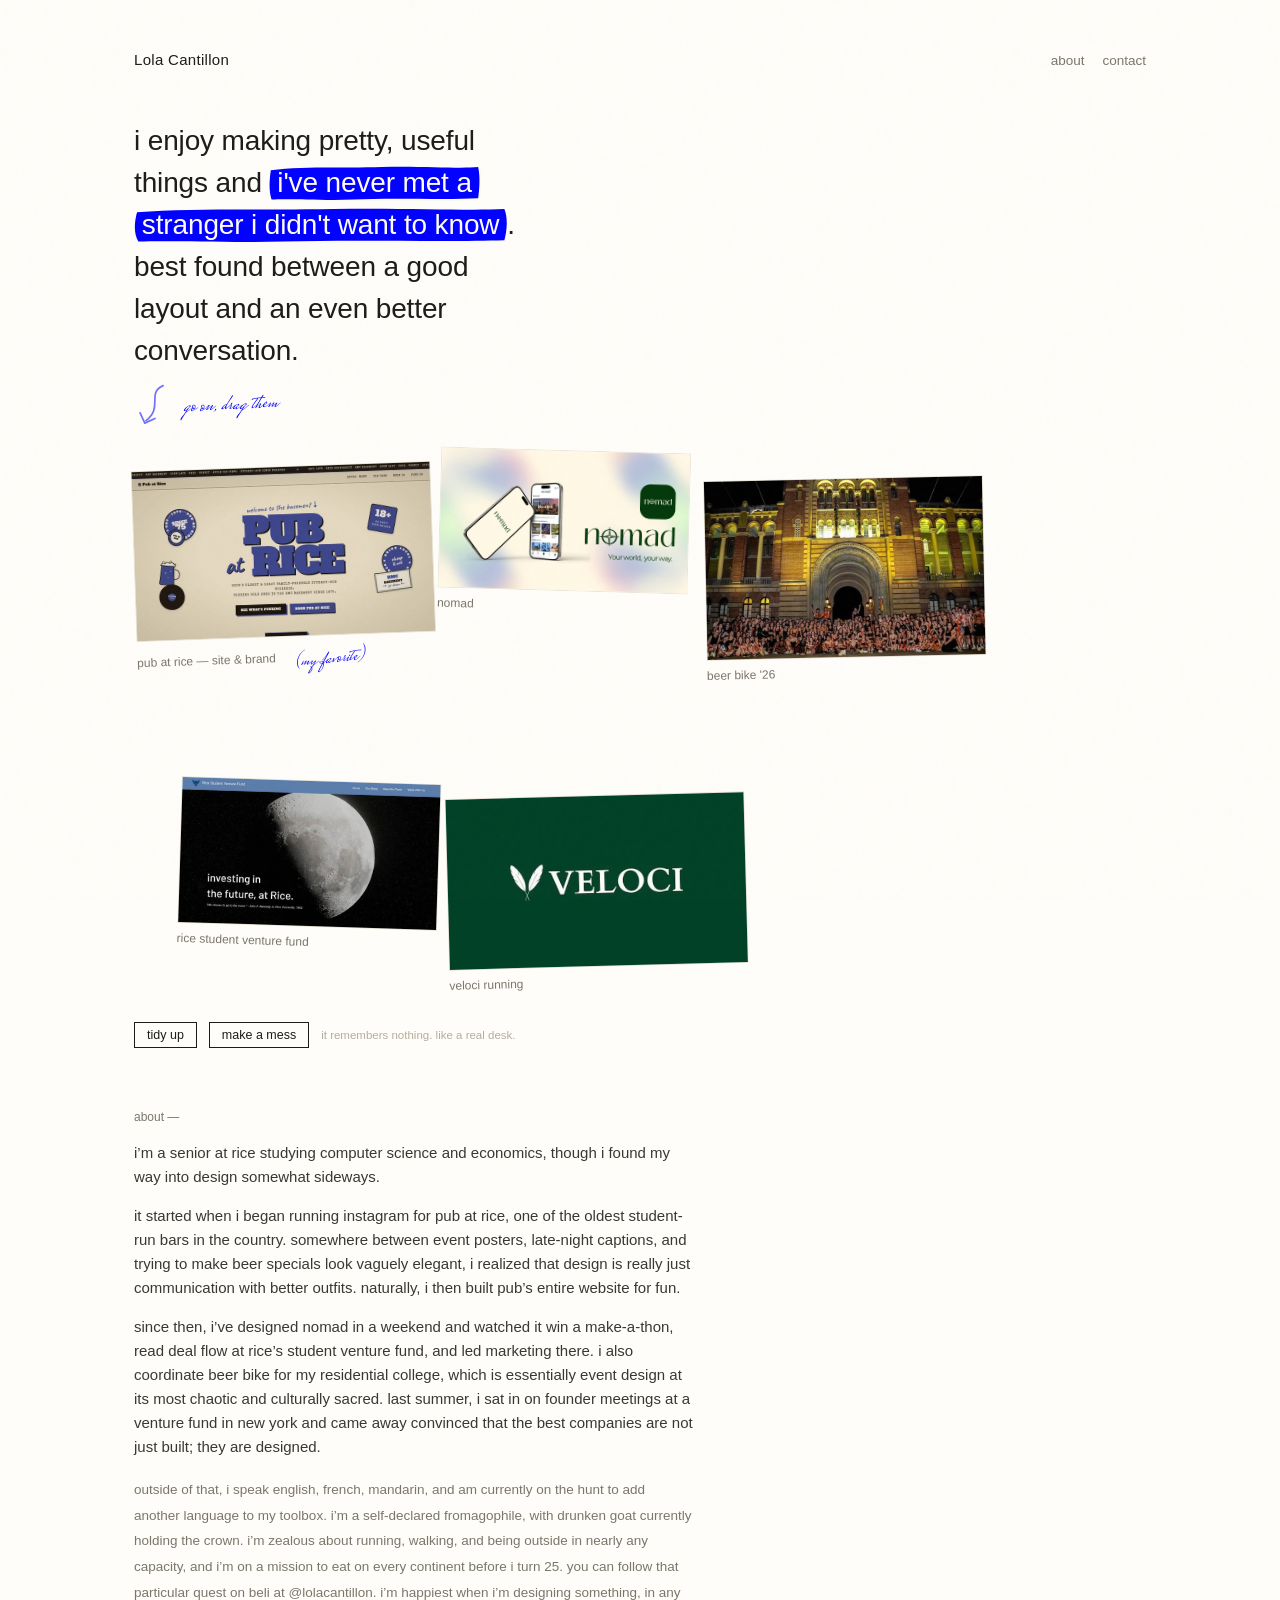
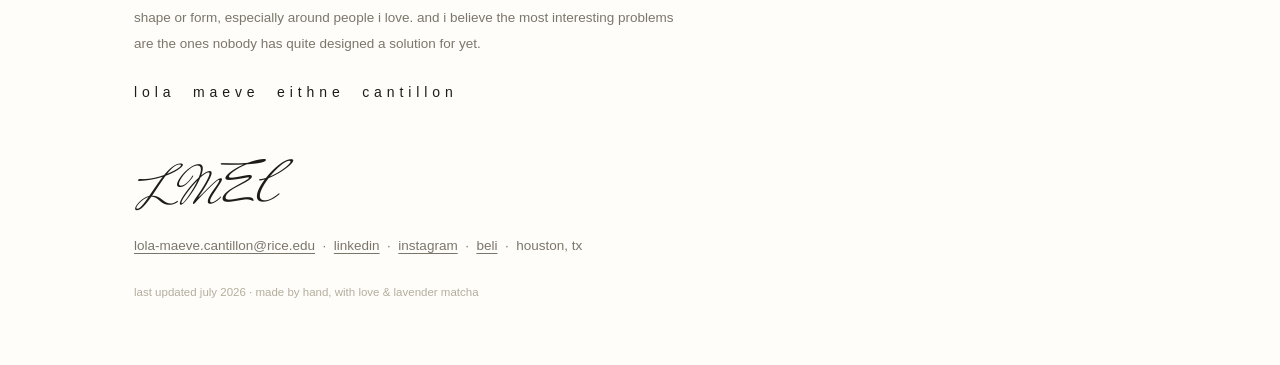
==== commit ce9031d6: "Update index.html" ====
--- a/index.html
+++ b/index.html
@@ -49,15 +49,16 @@
 /* one-liner */
 .statement{
   font-size:clamp(20px,2.8vw,28px);
-  line-height:1.35;
+  line-height:1.5;
   letter-spacing:-.005em;
   max-width:26ch;
   margin-bottom:10px;
 }
 .statement .hl{
-  padding:0 6px;
+  padding:.1em .34em;
+  margin:0 -.06em;
   color:var(--bg);
-  background-image:url("data:image/svg+xml,%3Csvg xmlns='http://www.w3.org/2000/svg' viewBox='0 0 300 60' preserveAspectRatio='none'%3E%3Cpath d='M6,34 C30,18 80,14 150,16 C220,18 282,22 294,30 C298,40 270,50 150,50 C60,50 10,46 6,38 Z' fill='%230000FF'/%3E%3C/svg%3E");
+  background-image:url("data:image/svg+xml,%3Csvg xmlns='http://www.w3.org/2000/svg' viewBox='0 0 300 60' preserveAspectRatio='none'%3E%3Cpath d='M4,10 C50,3 110,7 160,5 C215,3 268,8 296,5 C299,20 298,40 296,55 C250,58 180,54 120,57 C75,59 30,55 5,57 C1,42 2,25 4,10 Z' fill='%230000FF'/%3E%3C/svg%3E");
   background-size:100% 100%;
   background-repeat:no-repeat;
   box-decoration-break:clone;-webkit-box-decoration-break:clone;
